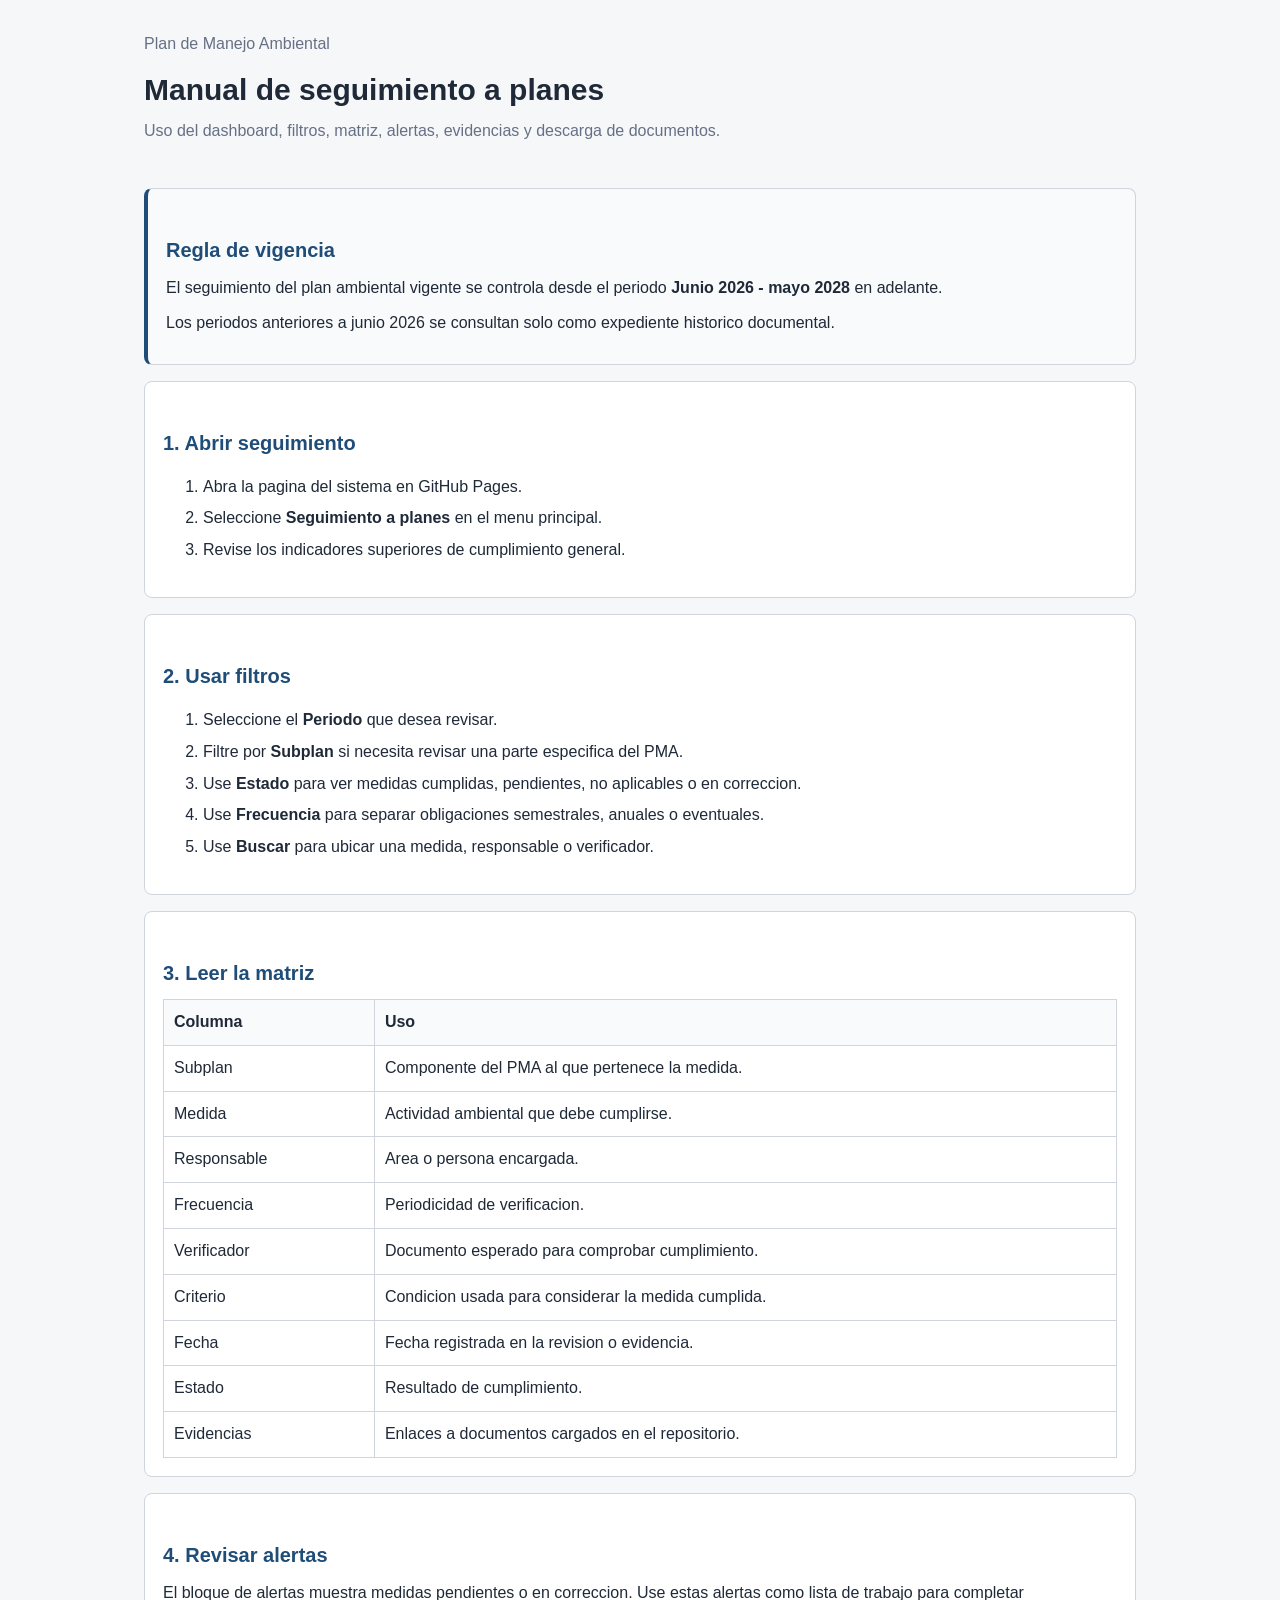
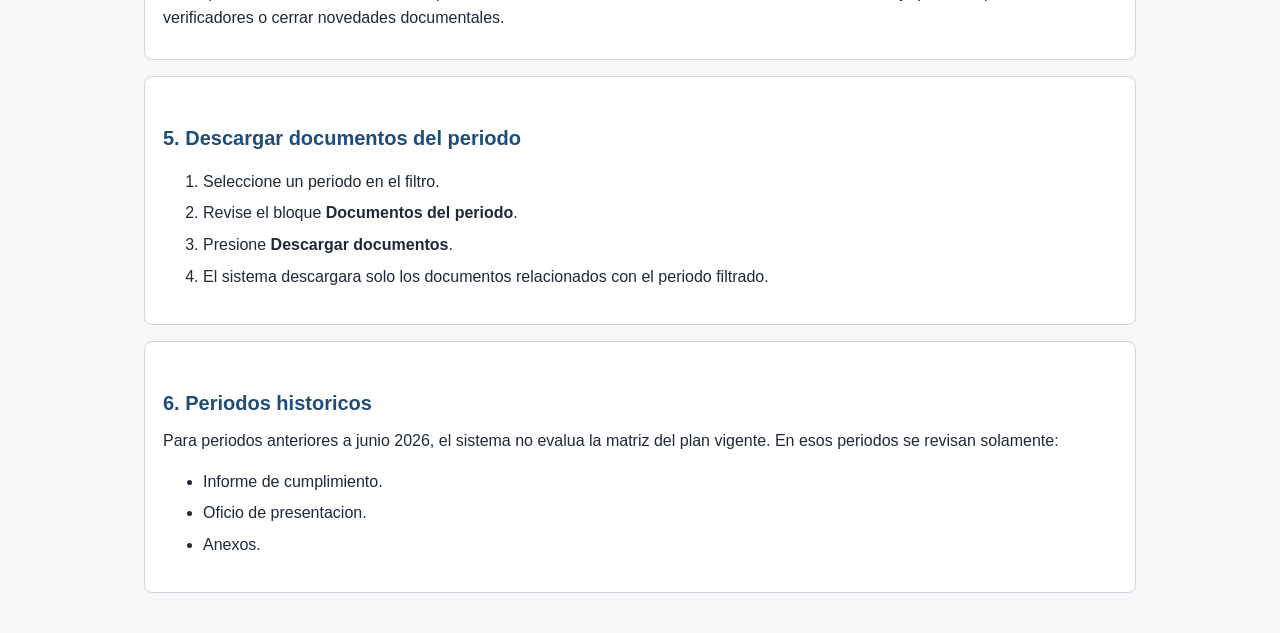
==== docs/MANUAL_SEGUIMIENTO.html @ ccd1ce84 "Add files via upload UPDATE" ====
<!doctype html>
<html lang="es">
  <head>
    <meta charset="utf-8">
    <meta name="viewport" content="width=device-width, initial-scale=1">
    <title>Manual de seguimiento - PMA Hostal Muyuyo</title>
    <style>
      :root { color-scheme: light; --ink: #1f2937; --muted: #667085; --line: #d0d5dd; --blue: #1f4d78; --soft: #f8fafc; --panel: #ffffff; }
      * { box-sizing: border-box; }
      body { margin: 0; font-family: Arial, Helvetica, sans-serif; color: var(--ink); background: #f6f7f9; line-height: 1.55; }
      header, main { max-width: 1040px; margin: 0 auto; }
      header { padding: 32px 24px 18px; }
      main { padding: 0 24px 40px; }
      h1 { margin: 0 0 6px; font-size: 30px; }
      h2 { margin: 28px 0 10px; color: var(--blue); font-size: 20px; }
      p { margin: 0 0 10px; }
      li { margin-bottom: 7px; }
      code { padding: 2px 5px; border-radius: 4px; background: #eef2f6; }
      .subtitle { color: var(--muted); }
      .card { margin-top: 16px; padding: 18px; border: 1px solid var(--line); border-radius: 8px; background: var(--panel); }
      .note { border-left: 4px solid var(--blue); background: var(--soft); }
      table { width: 100%; border-collapse: collapse; margin-top: 10px; background: var(--panel); }
      th, td { padding: 10px; border: 1px solid var(--line); text-align: left; vertical-align: top; }
      th { background: var(--soft); }
    </style>
  </head>
  <body>
    <header>
      <p class="subtitle">Plan de Manejo Ambiental</p>
      <h1>Manual de seguimiento a planes</h1>
      <p class="subtitle">Uso del dashboard, filtros, matriz, alertas, evidencias y descarga de documentos.</p>
    </header>
    <main>
      <section class="card note">
        <h2>Regla de vigencia</h2>
        <p>El seguimiento del plan ambiental vigente se controla desde el periodo <strong>Junio 2026 - mayo 2028</strong> en adelante.</p>
        <p>Los periodos anteriores a junio 2026 se consultan solo como expediente historico documental.</p>
      </section>

      <section class="card">
        <h2>1. Abrir seguimiento</h2>
        <ol>
          <li>Abra la pagina del sistema en GitHub Pages.</li>
          <li>Seleccione <strong>Seguimiento a planes</strong> en el menu principal.</li>
          <li>Revise los indicadores superiores de cumplimiento general.</li>
        </ol>
      </section>

      <section class="card">
        <h2>2. Usar filtros</h2>
        <ol>
          <li>Seleccione el <strong>Periodo</strong> que desea revisar.</li>
          <li>Filtre por <strong>Subplan</strong> si necesita revisar una parte especifica del PMA.</li>
          <li>Use <strong>Estado</strong> para ver medidas cumplidas, pendientes, no aplicables o en correccion.</li>
          <li>Use <strong>Frecuencia</strong> para separar obligaciones semestrales, anuales o eventuales.</li>
          <li>Use <strong>Buscar</strong> para ubicar una medida, responsable o verificador.</li>
        </ol>
      </section>

      <section class="card">
        <h2>3. Leer la matriz</h2>
        <table>
          <tr><th>Columna</th><th>Uso</th></tr>
          <tr><td>Subplan</td><td>Componente del PMA al que pertenece la medida.</td></tr>
          <tr><td>Medida</td><td>Actividad ambiental que debe cumplirse.</td></tr>
          <tr><td>Responsable</td><td>Area o persona encargada.</td></tr>
          <tr><td>Frecuencia</td><td>Periodicidad de verificacion.</td></tr>
          <tr><td>Verificador</td><td>Documento esperado para comprobar cumplimiento.</td></tr>
          <tr><td>Criterio</td><td>Condicion usada para considerar la medida cumplida.</td></tr>
          <tr><td>Fecha</td><td>Fecha registrada en la revision o evidencia.</td></tr>
          <tr><td>Estado</td><td>Resultado de cumplimiento.</td></tr>
          <tr><td>Evidencias</td><td>Enlaces a documentos cargados en el repositorio.</td></tr>
        </table>
      </section>

      <section class="card">
        <h2>4. Revisar alertas</h2>
        <p>El bloque de alertas muestra medidas pendientes o en correccion. Use estas alertas como lista de trabajo para completar verificadores o cerrar novedades documentales.</p>
      </section>

      <section class="card">
        <h2>5. Descargar documentos del periodo</h2>
        <ol>
          <li>Seleccione un periodo en el filtro.</li>
          <li>Revise el bloque <strong>Documentos del periodo</strong>.</li>
          <li>Presione <strong>Descargar documentos</strong>.</li>
          <li>El sistema descargara solo los documentos relacionados con el periodo filtrado.</li>
        </ol>
      </section>

      <section class="card">
        <h2>6. Periodos historicos</h2>
        <p>Para periodos anteriores a junio 2026, el sistema no evalua la matriz del plan vigente. En esos periodos se revisan solamente:</p>
        <ul>
          <li>Informe de cumplimiento.</li>
          <li>Oficio de presentacion.</li>
          <li>Anexos.</li>
        </ul>
      </section>
    </main>
  </body>
</html>
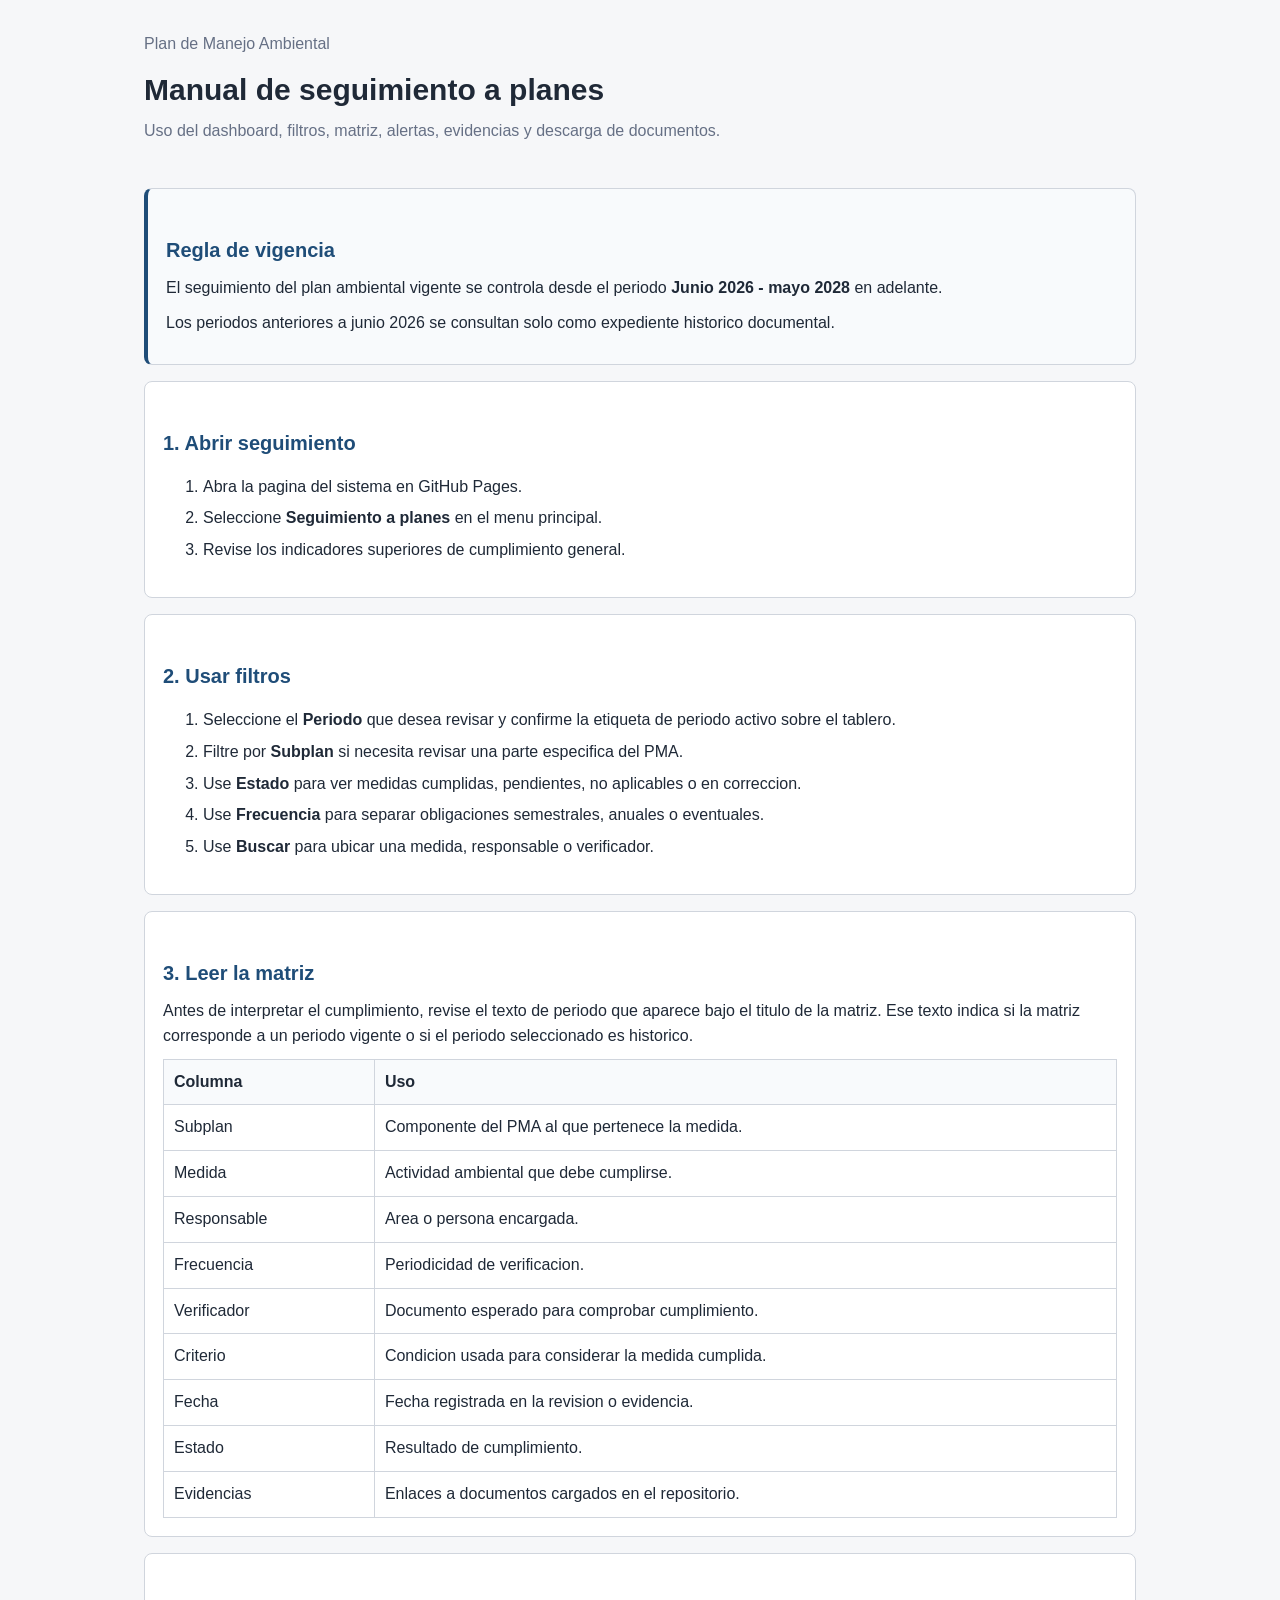
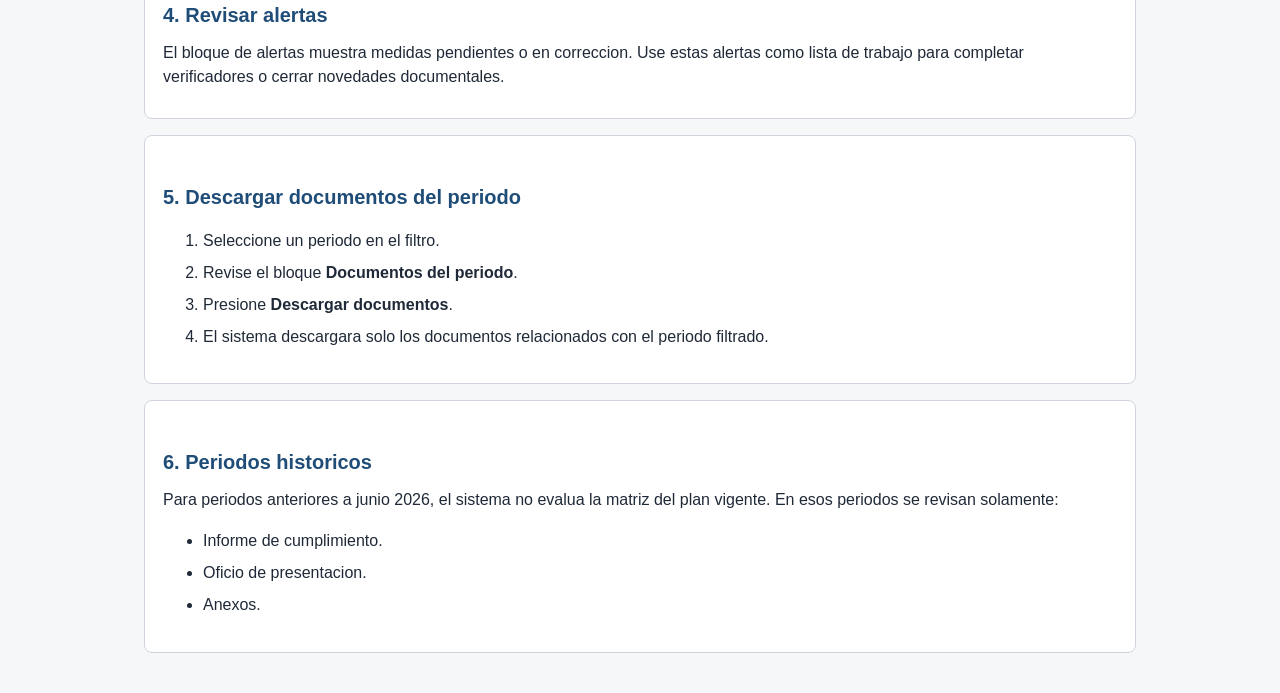
==== commit bcee501f: "Add files via upload act" ====
--- a/docs/MANUAL_SEGUIMIENTO.html
+++ b/docs/MANUAL_SEGUIMIENTO.html
@@ -49,7 +49,7 @@
       <section class="card">
         <h2>2. Usar filtros</h2>
         <ol>
-          <li>Seleccione el <strong>Periodo</strong> que desea revisar.</li>
+          <li>Seleccione el <strong>Periodo</strong> que desea revisar y confirme la etiqueta de periodo activo sobre el tablero.</li>
           <li>Filtre por <strong>Subplan</strong> si necesita revisar una parte especifica del PMA.</li>
           <li>Use <strong>Estado</strong> para ver medidas cumplidas, pendientes, no aplicables o en correccion.</li>
           <li>Use <strong>Frecuencia</strong> para separar obligaciones semestrales, anuales o eventuales.</li>
@@ -59,6 +59,7 @@
 
       <section class="card">
         <h2>3. Leer la matriz</h2>
+        <p>Antes de interpretar el cumplimiento, revise el texto de periodo que aparece bajo el titulo de la matriz. Ese texto indica si la matriz corresponde a un periodo vigente o si el periodo seleccionado es historico.</p>
         <table>
           <tr><th>Columna</th><th>Uso</th></tr>
           <tr><td>Subplan</td><td>Componente del PMA al que pertenece la medida.</td></tr>
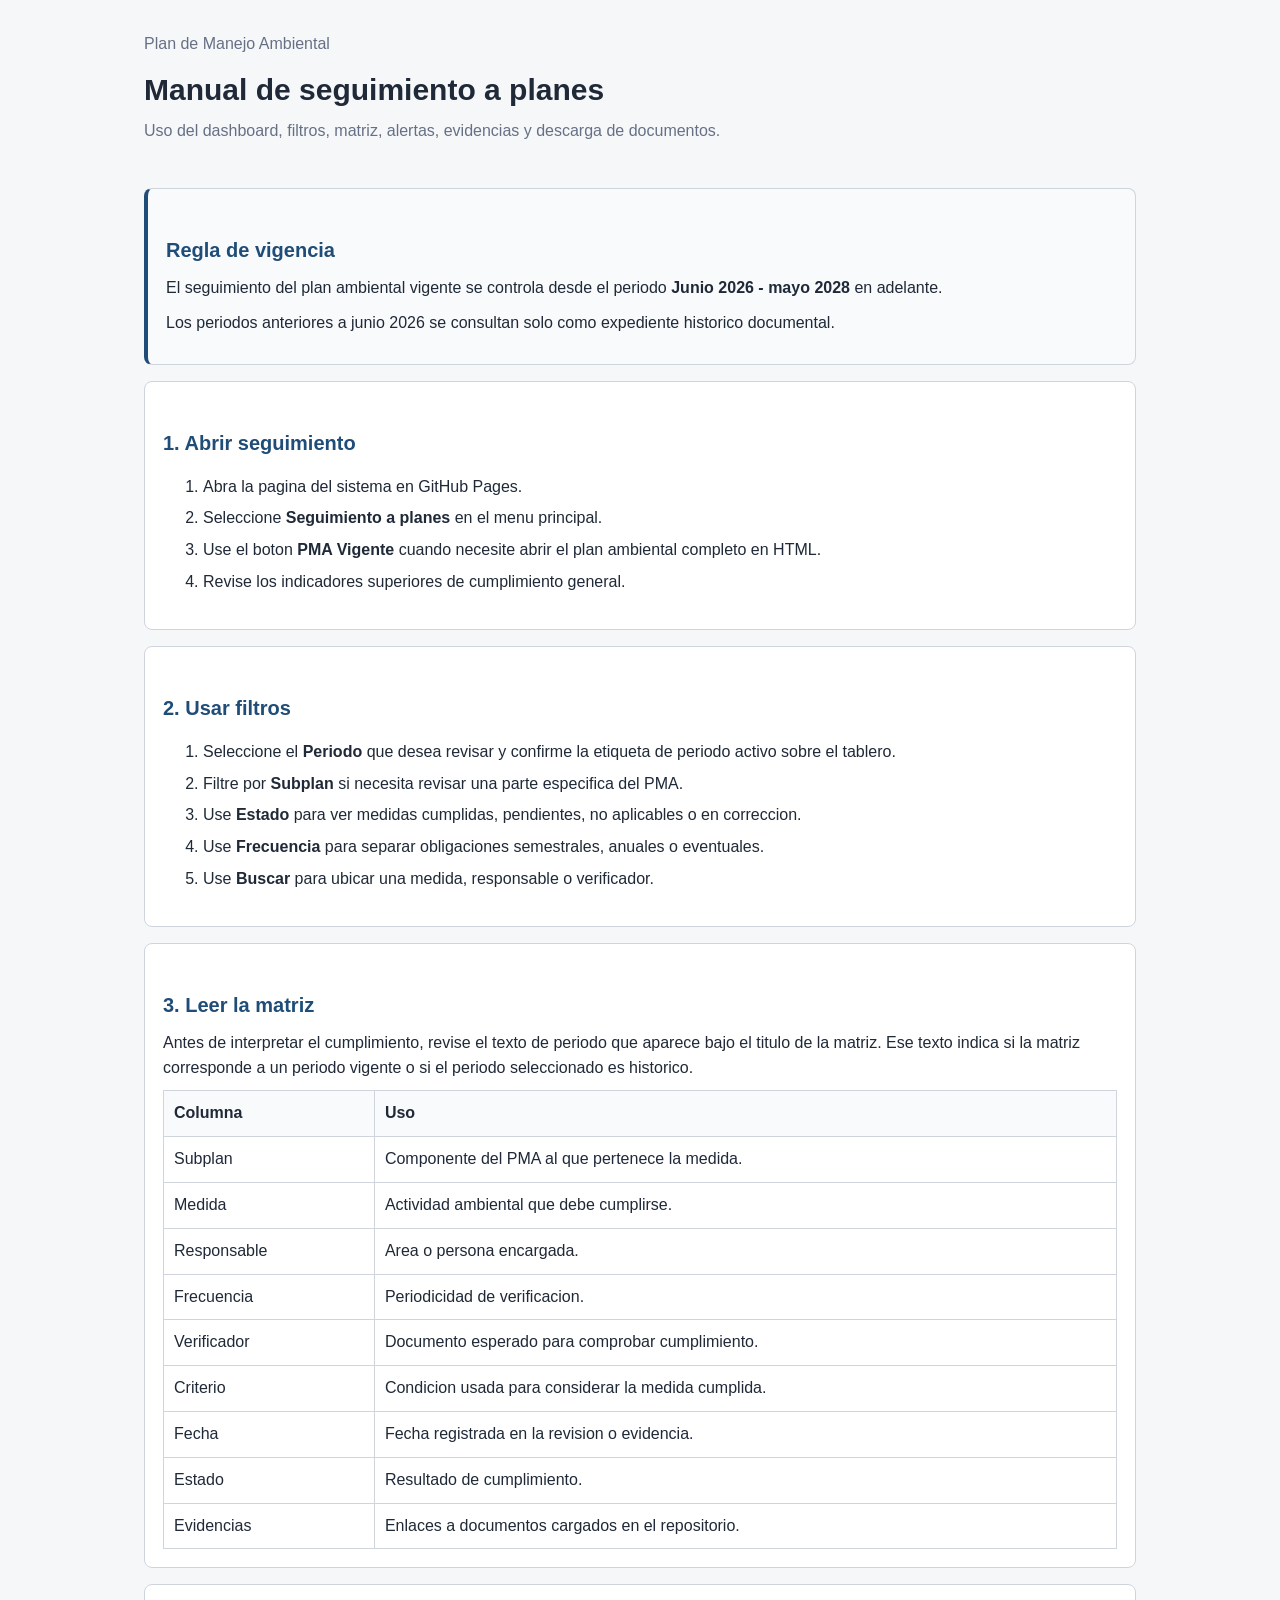
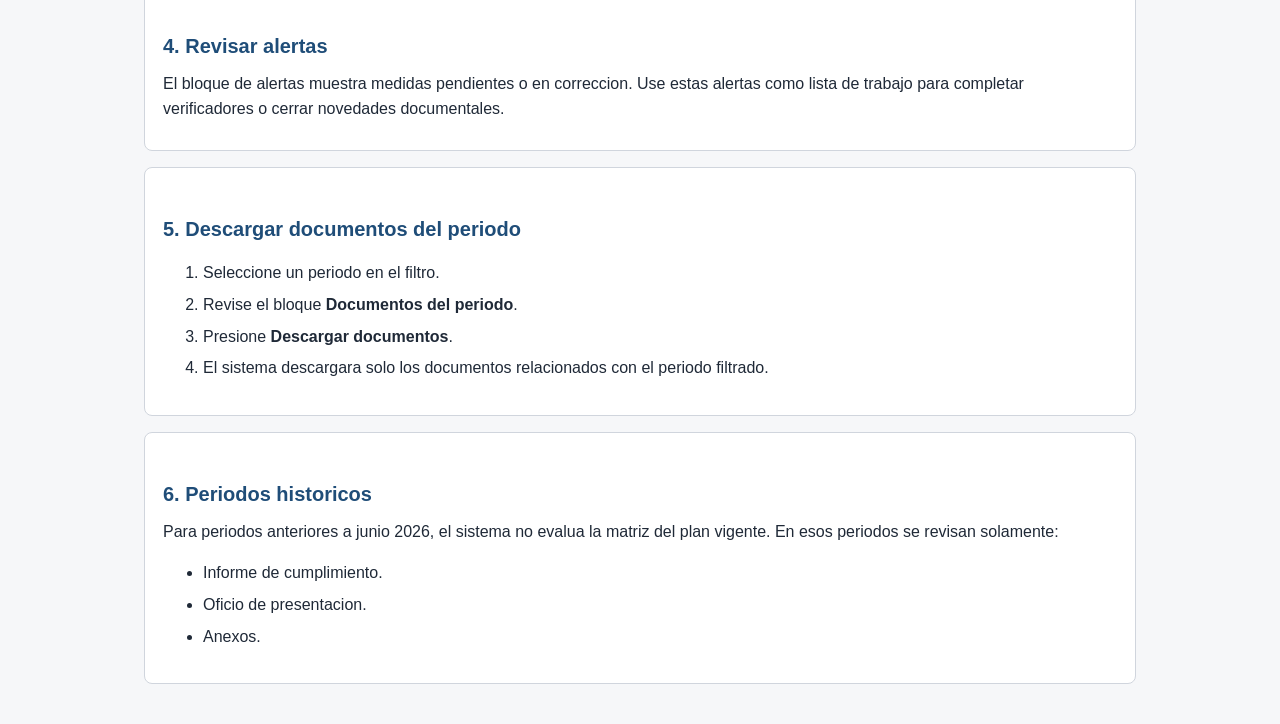
==== commit bf16af1a: "Add files via upload actualizacion" ====
--- a/docs/MANUAL_SEGUIMIENTO.html
+++ b/docs/MANUAL_SEGUIMIENTO.html
@@ -42,6 +42,7 @@
         <ol>
           <li>Abra la pagina del sistema en GitHub Pages.</li>
           <li>Seleccione <strong>Seguimiento a planes</strong> en el menu principal.</li>
+          <li>Use el boton <strong>PMA Vigente</strong> cuando necesite abrir el plan ambiental completo en HTML.</li>
           <li>Revise los indicadores superiores de cumplimiento general.</li>
         </ol>
       </section>
